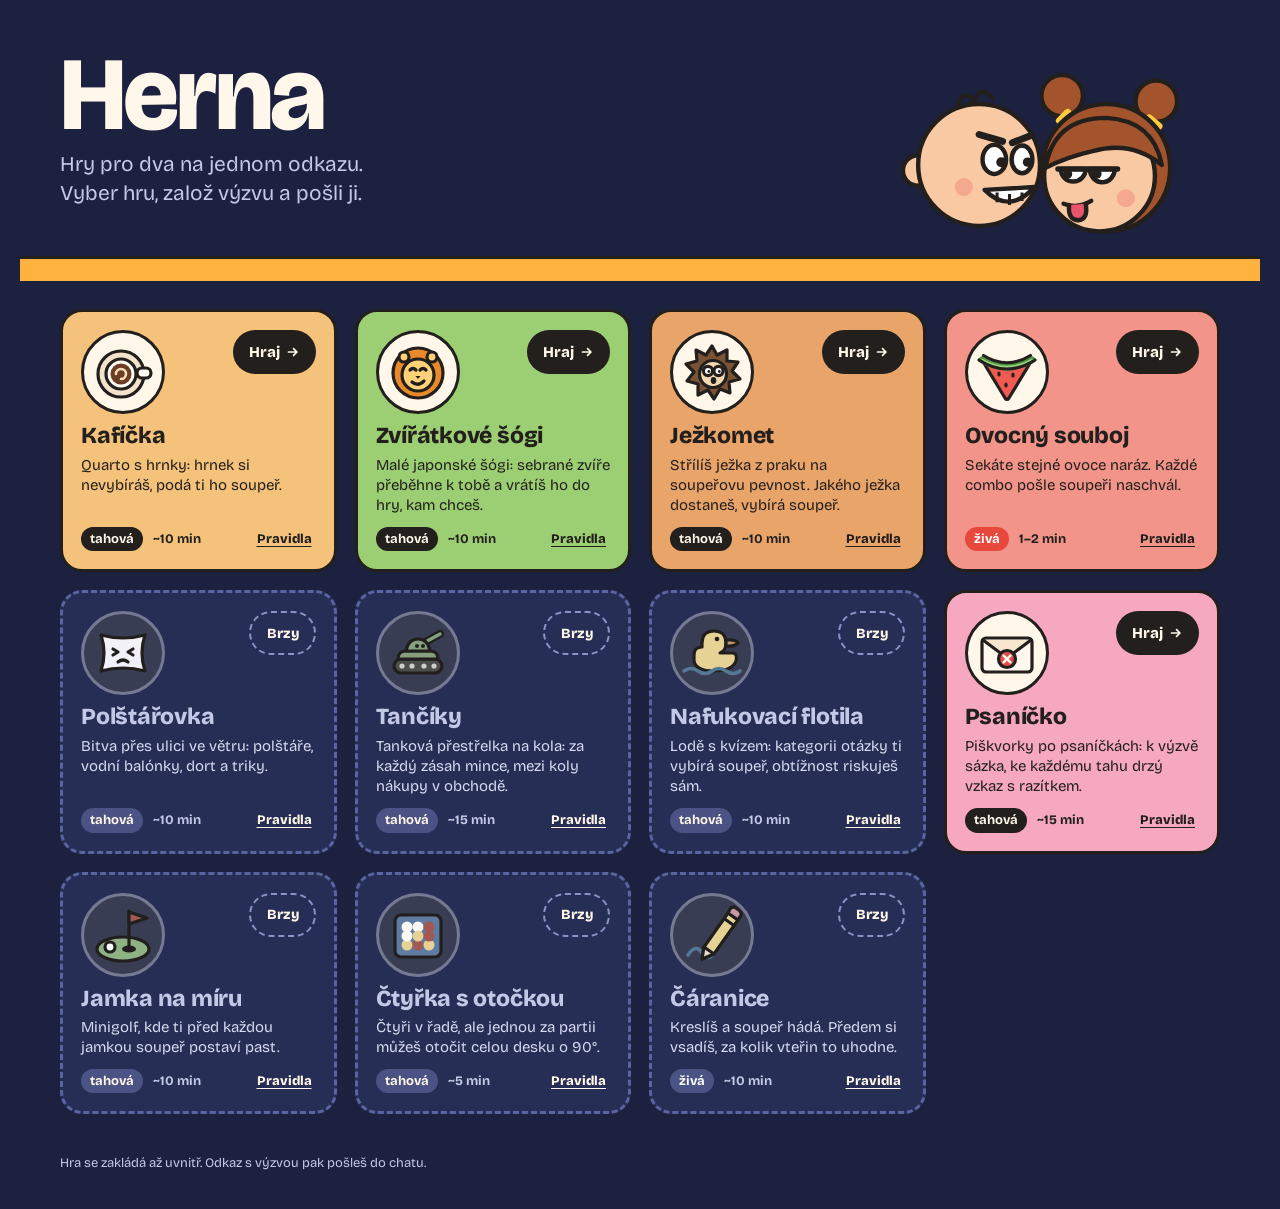
==== index.html @ f9409da0 "WIP: stav po přerušení 31. 10. 17:43" ====
<!doctype html>
<html lang="cs">
<head>
<meta charset="utf-8">
<meta name="viewport" content="width=device-width, initial-scale=1, viewport-fit=cover">
<title>Herna</title>
<meta name="description" content="Rozcestník her pro dva na jednom odkazu. Vyber hru, založ výzvu a pošli ji.">
<meta name="theme-color" content="#1c2140">
<link rel="manifest" href="manifest.webmanifest">
<link rel="icon" href="icon.svg" type="image/svg+xml">
<link rel="apple-touch-icon" href="apple-touch-icon.png">
<meta name="apple-mobile-web-app-capable" content="yes">
<meta name="mobile-web-app-capable" content="yes">
<meta name="apple-mobile-web-app-status-bar-style" content="black-translucent">
<meta name="apple-mobile-web-app-title" content="Herna">
<link rel="preconnect" href="https://fonts.googleapis.com">
<link rel="preconnect" href="https://fonts.gstatic.com" crossorigin>
<link href="https://fonts.googleapis.com/css2?family=Bricolage+Grotesque:opsz,wght@12..96,400;12..96,600;12..96,800&display=swap" rel="stylesheet">
<style>
:root{--night:#1c2140;--night2:#272e55;--paper:#fff7ea;--ink:#231f1c;--mut:#c3c8e6;--hot:#ffb23f}
*{box-sizing:border-box}
html{-webkit-text-size-adjust:100%}
body{margin:0;background:var(--night);color:var(--paper);font:400 16px/1.4 "Bricolage Grotesque",system-ui,sans-serif}
h1,h2,p{margin:0}
.scena{position:relative;padding:calc(20px + env(safe-area-inset-top)) 20px 0;overflow:hidden}
.scena h1{font-size:46px;line-height:.9;font-weight:800;letter-spacing:-.03em}
.scena p{margin-top:8px;font-size:15px;max-width:20ch;color:var(--mut)}
.scena-text{position:relative;z-index:2}
.dvojice{display:block;position:absolute;right:6px;bottom:4px;width:172px;height:99px;z-index:0}
.scena{min-height:calc(150px + env(safe-area-inset-top))}
.scena::after{content:"";position:absolute;left:0;right:0;bottom:0;z-index:1;height:18px;background:var(--hot);border-top:3px solid var(--ink)}
.hry{list-style:none;margin:0;padding:18px 16px calc(28px + env(safe-area-inset-bottom));display:grid;gap:14px}
.hra{position:relative;display:grid;grid-template-columns:1fr 78px;grid-template-rows:auto 1fr;column-gap:12px;row-gap:10px;padding:16px;background:var(--c);color:var(--ink);border:3px solid var(--ink);border-radius:22px}
.hra:has(.hra-odkaz:focus-visible){outline:3px solid var(--hot);outline-offset:4px}
.hra-ikona{grid-column:2;grid-row:1;width:78px;height:78px;display:grid;place-items:center;background:var(--paper);border:3px solid var(--ink);border-radius:50%}
.hra-ikona svg{width:60px;height:60px}
.hra-text{grid-column:1;grid-row:1/3;min-width:0}
.hra-posl{display:inline-block;font-size:12.5px;font-weight:800;background:var(--ink);color:var(--paper);padding:2px 8px;border-radius:999px;margin-bottom:6px}
.hra-nazev{font-size:23px;line-height:1.05;font-weight:800;letter-spacing:-.01em}
.hra-odkaz{color:inherit;text-decoration:none;outline:none}
.hra-odkaz::after{content:"";position:absolute;inset:0;border-radius:20px}
.hra-twist{margin-top:6px;font-size:15px;line-height:1.35}
.hra-meta{display:flex;align-items:center;gap:10px;white-space:nowrap;margin-top:10px;font-size:13px;font-weight:700}
.hra-typ{padding:3px 9px;border-radius:999px;background:var(--ink);color:var(--paper)}
.hra-typ-ziva{background:#e8473c;color:#fff}
.hra-pravidla{position:relative;z-index:2;margin:-10px 0 -10px auto;min-height:44px;padding:0 4px;border:0;background:none;font:inherit;font-weight:800;color:var(--ink);text-decoration:underline;text-underline-offset:3px;cursor:pointer}
.hra-akce{grid-column:2;grid-row:2;align-self:end;display:flex;align-items:center;justify-content:center;gap:4px;min-height:44px;border-radius:999px;background:var(--ink);color:var(--paper);font-size:15px;font-weight:800}
.hra-akce svg{width:18px;height:18px}
.je-brzy{background:var(--night2);color:var(--mut);border-color:#5a64a0;border-style:dashed}
.je-brzy .hra-ikona{background:#343c6c;border-color:#6f78b0;filter:saturate(.45)}
.je-brzy .hra-typ{background:#4a5384}
.je-brzy .hra-twist{color:#d6daf0}
.je-brzy .hra-pravidla{color:var(--paper)}
.hra-brzy{background:transparent;border:2px dashed #8a93c8;color:var(--paper);font-size:14px}
.chyba{padding:20px;font-weight:600}
.pata{padding:0 20px calc(24px + env(safe-area-inset-bottom));font-size:13px;color:var(--mut)}
.panel{position:fixed;inset:0;z-index:10;color:var(--ink)}
.panel-pozadi{position:absolute;inset:0;background:rgba(10,12,28,.6);opacity:0;transition:opacity .2s}
.panel-list{position:absolute;left:0;right:0;bottom:0;background:var(--paper);border-top:3px solid var(--ink);border-radius:26px 26px 0 0;padding:20px 20px calc(20px + env(safe-area-inset-bottom));transform:translateY(100%);transition:transform .22s ease-out;max-height:85vh;overflow:auto}
.je-otevreny .panel-pozadi{opacity:1}.je-otevreny .panel-list{transform:none}
.panel-hlava{display:grid;grid-template-columns:56px 1fr 44px;gap:12px;align-items:center}
.panel-ikona{width:56px;height:56px;border-radius:50%;background:var(--c);border:3px solid var(--ink);display:grid;place-items:center}
.panel-ikona svg{width:42px;height:42px}
.panel-nazev{font-size:24px;font-weight:800}
.panel-meta{font-size:14px;color:#5a5048}
.panel-zavri{width:44px;height:44px;border-radius:50%;border:2px solid var(--ink);background:#fff;display:grid;place-items:center;cursor:pointer}
.panel-zavri svg{width:18px;height:18px}
.panel-pravidla{margin:18px 0 20px;padding-left:22px;display:grid;gap:10px;font-size:16px}
.panel-hraj{display:flex;justify-content:center;align-items:center;min-height:54px;border-radius:16px;background:var(--ink);color:var(--paper);font-weight:800;font-size:18px;text-decoration:none}
.panel-hraj[aria-disabled]{background:#e9dfcc;color:#5a5048}
@media (prefers-reduced-motion:reduce){.panel-list,.panel-pozadi{transition:none}}
@media (min-width:960px){
  .scena{min-height:0;max-width:1240px;margin:0 auto;padding:48px 40px 0;display:grid;grid-template-columns:1fr 420px;grid-template-areas:"t d" "pult pult";overflow:visible}
  .dvojice{grid-area:d;align-self:end}
  .scena h1{font-size:104px}
  .scena-text{grid-area:t;align-self:end}
  .scena p{font-size:21px;max-width:26ch;margin-bottom:48px}
  .dvojice{position:relative;right:auto;bottom:auto;width:360px;height:208px;margin:0 0 -6px;justify-self:end}
  .scena::after{position:relative;grid-area:pult;margin:0 -40px;height:22px}
  main{max-width:1240px;margin:0 auto}
  .hry{grid-template-columns:repeat(4,minmax(0,1fr));gap:18px;padding:28px 40px 40px}
  .hra{grid-template-columns:1fr auto;grid-template-rows:auto 1fr;padding:18px}
  .hra-ikona{grid-column:1;grid-row:1;width:84px;height:84px}
  .hra-text{grid-column:1/3;grid-row:2}
  .hra-akce{grid-column:2;grid-row:1;align-self:start;padding:0 14px 0 16px}.hra-ikona svg{width:64px;height:64px}
  .hra-text{display:flex;flex-direction:column}
  .hra-meta{margin-top:auto;padding-top:12px}
  .hra:not(.je-brzy):hover{transform:translateY(-3px)}
  .hra-odkaz:hover{text-decoration:underline}
  .pata{max-width:1240px;margin:0 auto;padding:0 40px 36px}
  .panel-list{left:auto;top:0;width:440px;border-top:0;border-left:3px solid var(--ink);border-radius:26px 0 0 26px;transform:translateX(100%);max-height:none;padding:28px}
}
</style>
</head>
<body>
<div class="stranka">
  <header class="scena">
    <div class="scena-text">
      <h1>Herna</h1>
      <p>Hry pro dva na jednom odkazu. Vyber hru, založ výzvu a pošli ji.</p>
    </div>
    <svg class="dvojice" viewBox="0 0 260 150" role="img" aria-label="Kluk a holka čelo na čele"><use href="#i-dvojice"/></svg>
      </header>
  <main>
    <ul id="hry" class="hry"></ul>
  </main>
  <p class="pata">Hra se zakládá až uvnitř. Odkaz s výzvou pak pošleš do chatu.</p>
</div>
<div id="panel" class="panel" hidden role="dialog" aria-modal="true" aria-labelledby="panel-nazev">
  <div class="panel-pozadi" data-zavri></div>
  <div class="panel-list">
    <div class="panel-hlava">
      <span class="panel-ikona"></span>
      <div><h2 class="panel-nazev" id="panel-nazev"></h2><p class="panel-meta"></p></div>
      <button class="panel-zavri" type="button" data-zavri aria-label="Zavřít"><svg viewBox="0 0 20 20" aria-hidden="true"><path d="M4 4 L16 16 M16 4 L4 16" stroke="currentColor" stroke-width="3" stroke-linecap="round"/></svg></button>
    </div>
    <ol class="panel-pravidla"></ol>
    <a class="panel-hraj"></a>
  </div>
</div>
<script src="ikony.js"></script>
<script src="app.js"></script>
</body>
</html>
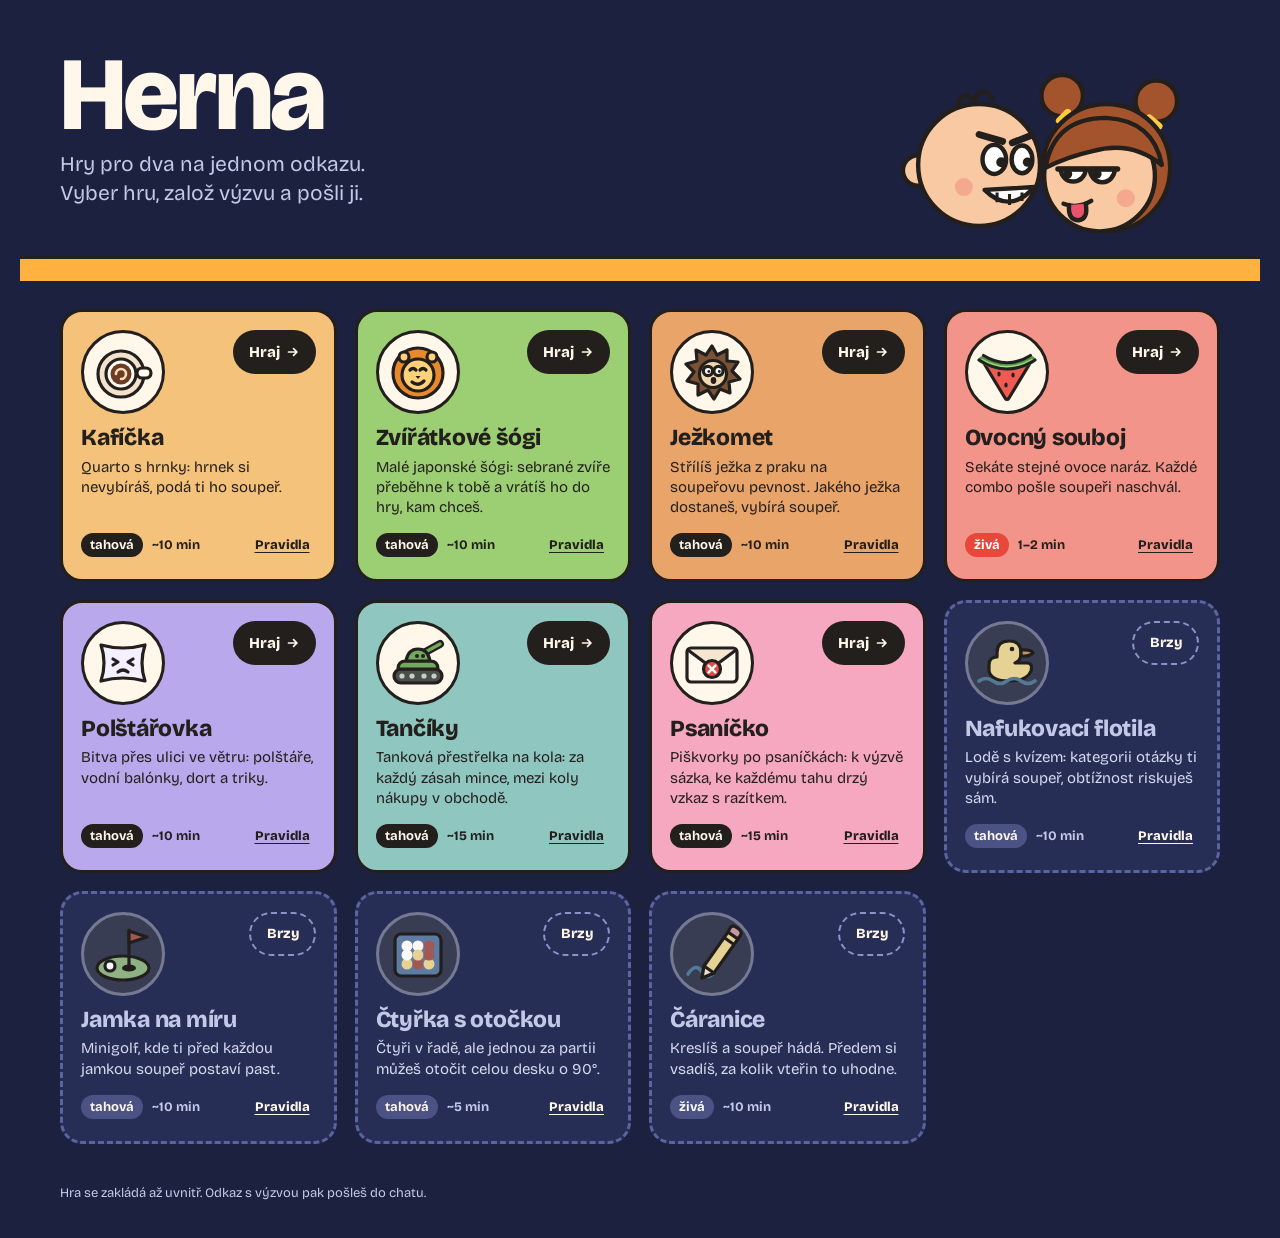
==== commit 4506293d: "Herna: kompaktní mobil, ikony na plochu, ověření stavů her, test" ====
--- a/index.html
+++ b/index.html
@@ -20,31 +20,36 @@
 :root{--night:#1c2140;--night2:#272e55;--paper:#fff7ea;--ink:#231f1c;--mut:#c3c8e6;--hot:#ffb23f}
 *{box-sizing:border-box}
 html{-webkit-text-size-adjust:100%}
-body{margin:0;background:var(--night);color:var(--paper);font:400 16px/1.4 "Bricolage Grotesque",system-ui,sans-serif}
+body{margin:0;background:var(--night);color:var(--paper);font:400 16px/1.4 "Bricolage Grotesque",system-ui,sans-serif;font-variation-settings:"opsz" 14}
 h1,h2,p{margin:0}
-.scena{position:relative;padding:calc(20px + env(safe-area-inset-top)) 20px 0;overflow:hidden}
-.scena h1{font-size:46px;line-height:.9;font-weight:800;letter-spacing:-.03em}
-.scena p{margin-top:8px;font-size:15px;max-width:20ch;color:var(--mut)}
-.scena-text{position:relative;z-index:2}
-.dvojice{display:block;position:absolute;right:6px;bottom:4px;width:172px;height:99px;z-index:0}
-.scena{min-height:calc(150px + env(safe-area-inset-top))}
-.scena::after{content:"";position:absolute;left:0;right:0;bottom:0;z-index:1;height:18px;background:var(--hot);border-top:3px solid var(--ink)}
-.hry{list-style:none;margin:0;padding:18px 16px calc(28px + env(safe-area-inset-bottom));display:grid;gap:14px}
-.hra{position:relative;display:grid;grid-template-columns:1fr 78px;grid-template-rows:auto 1fr;column-gap:12px;row-gap:10px;padding:16px;background:var(--c);color:var(--ink);border:3px solid var(--ink);border-radius:22px}
+/* Optickou velikost písma nastavujeme ručně: automatika v WebKitu bere u textu displejový řez a slévá písmena. */
+.scena h1{font-variation-settings:"opsz" 96}
+.hra-nazev,.panel-nazev{font-variation-settings:"opsz" 32}
+.scena{position:relative;padding:calc(18px + env(safe-area-inset-top)) 20px 0;overflow:hidden}
+.scena h1{font-size:44px;line-height:.9;font-weight:800;letter-spacing:-.03em}
+.scena p{margin-top:8px;font-size:14.5px;max-width:19ch;color:var(--mut)}
+.scena-text{position:relative;z-index:2;padding-bottom:30px}
+.jen-desktop{display:none}
+.dvojice{display:block;position:absolute;right:4px;bottom:6px;width:164px;height:95px;z-index:0}
+.scena{min-height:calc(138px + env(safe-area-inset-top))}
+.scena::after{content:"";position:absolute;left:0;right:0;bottom:0;z-index:1;height:16px;background:var(--hot);border-top:3px solid var(--ink)}
+.hry{list-style:none;margin:0;padding:14px 14px calc(24px + env(safe-area-inset-bottom));display:grid;gap:12px}
+/* Mobil: text a ikona nahoře, pod nimi typ, délka, Pravidla a Hraj v jednom řádku. */
+.hra{position:relative;display:grid;grid-template-columns:minmax(0,1fr) auto;grid-template-areas:"text ikona" "meta akce";column-gap:12px;row-gap:8px;padding:13px 14px 12px;background:var(--c);color:var(--ink);border:3px solid var(--ink);border-radius:22px}
 .hra:has(.hra-odkaz:focus-visible){outline:3px solid var(--hot);outline-offset:4px}
-.hra-ikona{grid-column:2;grid-row:1;width:78px;height:78px;display:grid;place-items:center;background:var(--paper);border:3px solid var(--ink);border-radius:50%}
-.hra-ikona svg{width:60px;height:60px}
-.hra-text{grid-column:1;grid-row:1/3;min-width:0}
-.hra-posl{display:inline-block;font-size:12.5px;font-weight:800;background:var(--ink);color:var(--paper);padding:2px 8px;border-radius:999px;margin-bottom:6px}
-.hra-nazev{font-size:23px;line-height:1.05;font-weight:800;letter-spacing:-.01em}
+.hra-ikona{grid-area:ikona;justify-self:end;width:62px;height:62px;display:grid;place-items:center;background:var(--paper);border:3px solid var(--ink);border-radius:50%}
+.hra-ikona svg{width:48px;height:48px}
+.hra-text{grid-area:text;min-width:0}
+.hra-posl{display:inline-block;font-size:12px;font-weight:800;background:var(--ink);color:var(--paper);padding:2px 8px;border-radius:999px;margin-bottom:5px}
+.hra-nazev{font-size:21px;line-height:1.05;font-weight:800;letter-spacing:-.01em}
 .hra-odkaz{color:inherit;text-decoration:none;outline:none}
 .hra-odkaz::after{content:"";position:absolute;inset:0;border-radius:20px}
-.hra-twist{margin-top:6px;font-size:15px;line-height:1.35}
-.hra-meta{display:flex;align-items:center;gap:10px;white-space:nowrap;margin-top:10px;font-size:13px;font-weight:700}
+.hra-twist{margin-top:4px;font-size:14px;line-height:1.32}
+.hra-meta{grid-area:meta;display:flex;align-items:center;gap:9px;white-space:nowrap;font-size:13px;font-weight:700;min-width:0}
 .hra-typ{padding:3px 9px;border-radius:999px;background:var(--ink);color:var(--paper)}
 .hra-typ-ziva{background:#e8473c;color:#fff}
-.hra-pravidla{position:relative;z-index:2;margin:-10px 0 -10px auto;min-height:44px;padding:0 4px;border:0;background:none;font:inherit;font-weight:800;color:var(--ink);text-decoration:underline;text-underline-offset:3px;cursor:pointer}
-.hra-akce{grid-column:2;grid-row:2;align-self:end;display:flex;align-items:center;justify-content:center;gap:4px;min-height:44px;border-radius:999px;background:var(--ink);color:var(--paper);font-size:15px;font-weight:800}
+.hra-pravidla{position:relative;z-index:2;margin:-6px 0 -6px auto;min-height:44px;padding:0 6px;border:0;background:none;font:inherit;font-weight:800;color:var(--ink);text-decoration:underline;text-underline-offset:3px;cursor:pointer}
+.hra-akce{grid-area:akce;display:flex;align-items:center;justify-content:center;gap:4px;min-height:44px;padding:0 14px 0 16px;border-radius:999px;background:var(--ink);color:var(--paper);font-size:15px;font-weight:800}
 .hra-akce svg{width:18px;height:18px}
 .je-brzy{background:var(--night2);color:var(--mut);border-color:#5a64a0;border-style:dashed}
 .je-brzy .hra-ikona{background:#343c6c;border-color:#6f78b0;filter:saturate(.45)}
@@ -54,6 +59,7 @@
 .hra-brzy{background:transparent;border:2px dashed #8a93c8;color:var(--paper);font-size:14px}
 .chyba{padding:20px;font-weight:600}
 .pata{padding:0 20px calc(24px + env(safe-area-inset-bottom));font-size:13px;color:var(--mut)}
+.pata-plocha{margin-top:8px;color:var(--paper);font-weight:600}
 .panel{position:fixed;inset:0;z-index:10;color:var(--ink)}
 .panel-pozadi{position:absolute;inset:0;background:rgba(10,12,28,.6);opacity:0;transition:opacity .2s}
 .panel-list{position:absolute;left:0;right:0;bottom:0;background:var(--paper);border-top:3px solid var(--ink);border-radius:26px 26px 0 0;padding:20px 20px calc(20px + env(safe-area-inset-bottom));transform:translateY(100%);transition:transform .22s ease-out;max-height:85vh;overflow:auto}
@@ -73,18 +79,19 @@
   .scena{min-height:0;max-width:1240px;margin:0 auto;padding:48px 40px 0;display:grid;grid-template-columns:1fr 420px;grid-template-areas:"t d" "pult pult";overflow:visible}
   .dvojice{grid-area:d;align-self:end}
   .scena h1{font-size:104px}
-  .scena-text{grid-area:t;align-self:end}
+  .scena-text{grid-area:t;align-self:end;padding-bottom:0}
+  .jen-desktop{display:inline}
   .scena p{font-size:21px;max-width:26ch;margin-bottom:48px}
   .dvojice{position:relative;right:auto;bottom:auto;width:360px;height:208px;margin:0 0 -6px;justify-self:end}
   .scena::after{position:relative;grid-area:pult;margin:0 -40px;height:22px}
   main{max-width:1240px;margin:0 auto}
   .hry{grid-template-columns:repeat(4,minmax(0,1fr));gap:18px;padding:28px 40px 40px}
-  .hra{grid-template-columns:1fr auto;grid-template-rows:auto 1fr;padding:18px}
-  .hra-ikona{grid-column:1;grid-row:1;width:84px;height:84px}
-  .hra-text{grid-column:1/3;grid-row:2}
-  .hra-akce{grid-column:2;grid-row:1;align-self:start;padding:0 14px 0 16px}.hra-ikona svg{width:64px;height:64px}
-  .hra-text{display:flex;flex-direction:column}
-  .hra-meta{margin-top:auto;padding-top:12px}
+  .hra{grid-template-columns:1fr auto;grid-template-rows:auto 1fr auto;grid-template-areas:"ikona akce" "text text" "meta meta";row-gap:12px;padding:18px}
+  .hra-ikona{justify-self:start;width:84px;height:84px}
+  .hra-ikona svg{width:64px;height:64px}
+  .hra-akce{align-self:start}
+  .hra-nazev{font-size:23px}
+  .hra-twist{margin-top:6px;font-size:15px;line-height:1.35}
   .hra:not(.je-brzy):hover{transform:translateY(-3px)}
   .hra-odkaz:hover{text-decoration:underline}
   .pata{max-width:1240px;margin:0 auto;padding:0 40px 36px}
@@ -97,14 +104,17 @@
   <header class="scena">
     <div class="scena-text">
       <h1>Herna</h1>
-      <p>Hry pro dva na jednom odkazu. Vyber hru, založ výzvu a pošli ji.</p>
+      <p>Hry pro dva na jednom odkazu.<span class="jen-desktop"> Vyber hru, založ výzvu a pošli ji.</span></p>
     </div>
     <svg class="dvojice" viewBox="0 0 260 150" role="img" aria-label="Kluk a holka čelo na čele"><use href="#i-dvojice"/></svg>
       </header>
   <main>
     <ul id="hry" class="hry"></ul>
   </main>
-  <p class="pata">Hra se zakládá až uvnitř. Odkaz s výzvou pak pošleš do chatu.</p>
+  <footer class="pata">
+    <p>Hra se zakládá až uvnitř. Odkaz s výzvou pak pošleš do chatu.</p>
+    <p id="plocha" class="pata-plocha" hidden>Na iPhonu dej Sdílet a Přidat na plochu. Herna se pak otevře přes celou obrazovku.</p>
+  </footer>
 </div>
 <div id="panel" class="panel" hidden role="dialog" aria-modal="true" aria-labelledby="panel-nazev">
   <div class="panel-pozadi" data-zavri></div>
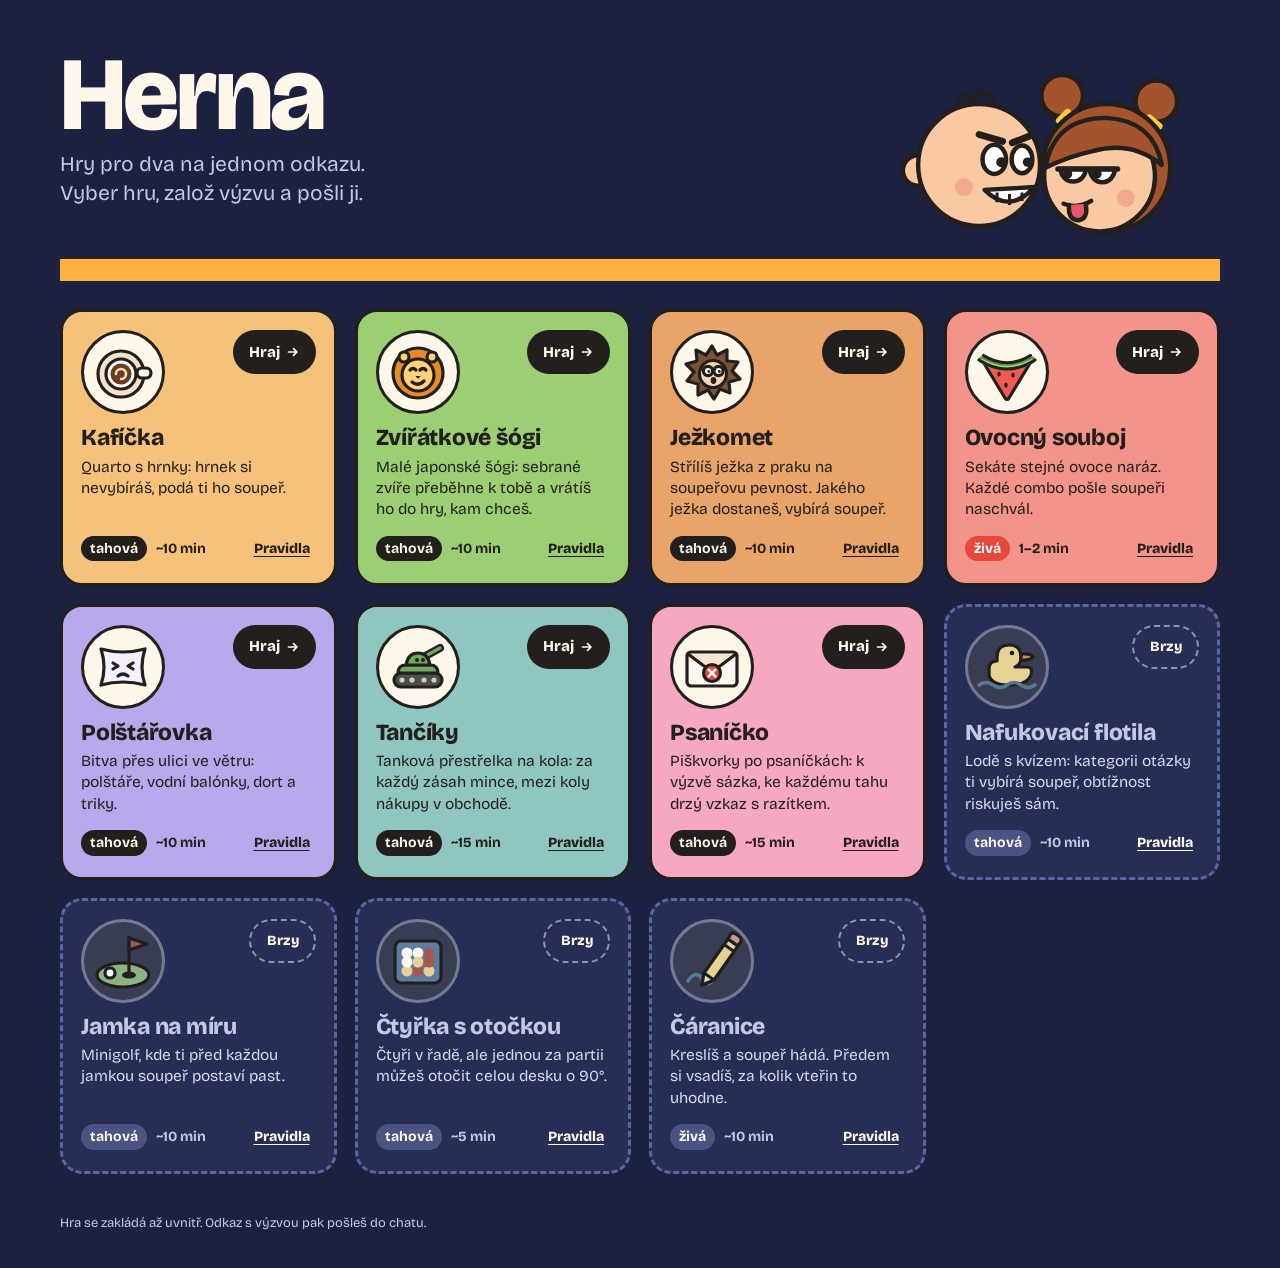
==== commit 8238c41a: "Herna: opravy z design-eye (pruh, ikona, písmo, panel), README" ====
--- a/index.html
+++ b/index.html
@@ -83,7 +83,7 @@
   .jen-desktop{display:inline}
   .scena p{font-size:21px;max-width:26ch;margin-bottom:48px}
   .dvojice{position:relative;right:auto;bottom:auto;width:360px;height:208px;margin:0 0 -6px;justify-self:end}
-  .scena::after{position:relative;grid-area:pult;margin:0 -40px;height:22px}
+  .scena::after{position:relative;grid-area:pult;height:22px}
   main{max-width:1240px;margin:0 auto}
   .hry{grid-template-columns:repeat(4,minmax(0,1fr));gap:18px;padding:28px 40px 40px}
   .hra{grid-template-columns:1fr auto;grid-template-rows:auto 1fr auto;grid-template-areas:"ikona akce" "text text" "meta meta";row-gap:12px;padding:18px}
@@ -91,7 +91,9 @@
   .hra-ikona svg{width:64px;height:64px}
   .hra-akce{align-self:start}
   .hra-nazev{font-size:23px}
-  .hra-twist{margin-top:6px;font-size:15px;line-height:1.35}
+  .hra-twist{margin-top:6px;font-size:15.5px;line-height:1.38}
+  .hra-meta{font-size:14px}
+  .panel-list{display:flex;flex-direction:column;justify-content:center}
   .hra:not(.je-brzy):hover{transform:translateY(-3px)}
   .hra-odkaz:hover{text-decoration:underline}
   .pata{max-width:1240px;margin:0 auto;padding:0 40px 36px}
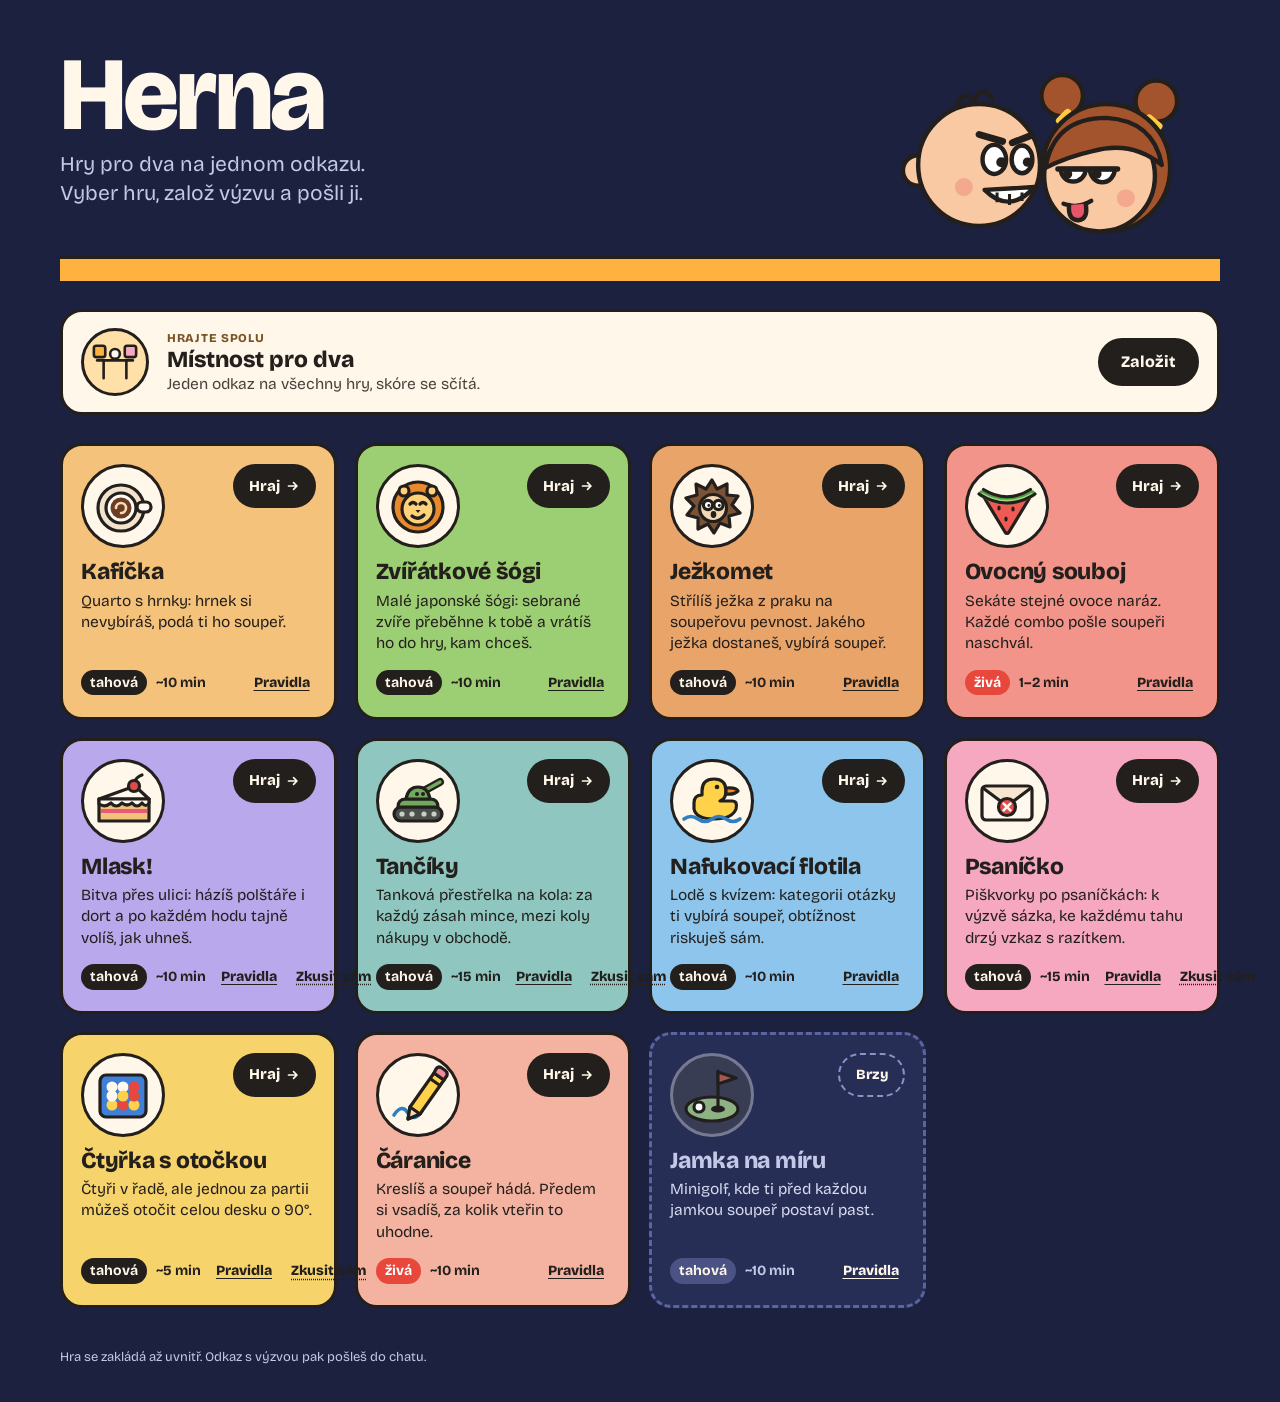
==== commit 30b86377: "Herna: místnost pro dva (#m=), protokol pro hry, Zkusit sám, test místnosti s maketami Co-Authored-B" ====
--- a/index.html
+++ b/index.html
@@ -75,6 +75,140 @@
 .panel-hraj{display:flex;justify-content:center;align-items:center;min-height:54px;border-radius:16px;background:var(--ink);color:var(--paper);font-weight:800;font-size:18px;text-decoration:none}
 .panel-hraj[aria-disabled]{background:#e9dfcc;color:#5a5048}
 @media (prefers-reduced-motion:reduce){.panel-list,.panel-pozadi{transition:none}}
+/* Zkusit sám: sekundární odkaz vedle Pravidel */
+.hra-solo{position:relative;z-index:2;display:inline-flex;align-items:center;min-height:44px;margin:-6px 0;padding:0 4px;font-weight:800;color:var(--ink);text-decoration:underline dotted;text-underline-offset:3px}
+.je-brzy .hra-solo{display:none}
+.panel-solo{display:flex;justify-content:center;align-items:center;min-height:48px;margin-top:10px;border-radius:16px;border:2px solid var(--ink);color:var(--ink);font-weight:800;text-decoration:none}
+.panel-solo[hidden],.v-mistnost .panel-solo{display:none}
+/* Pás s místností na úvodu */
+/* Mobil: bez místnosti jeden řádek (ikona, text, Založit), s uloženou místností dvě řady. */
+.pas{margin:14px 14px 0;padding:10px 10px 10px 12px;display:grid;grid-template-columns:auto minmax(0,1fr) auto;grid-template-areas:"ikona text akce";gap:10px;align-items:center;background:var(--paper);color:var(--ink);border:3px solid var(--ink);border-radius:22px}
+.pas[hidden]{display:none}
+.pas-ma{grid-template-columns:auto minmax(0,1fr);grid-template-areas:"ikona text" "akce akce";padding:12px 12px 12px 14px;gap:12px}
+.pas-ikona{grid-area:ikona;width:52px;height:52px;border-radius:50%;background:#ffe0a8;border:3px solid var(--ink);display:grid;place-items:center}
+.pas-ikona svg{width:40px;height:40px}
+.pas-text{grid-area:text;min-width:0}
+.pas-stitek{display:none;font-size:12px;font-weight:800;letter-spacing:.06em;text-transform:uppercase;color:#7a5424}
+.pas-ma .pas-stitek{display:block}
+.pas-nadpis{font-size:17px;font-weight:800;line-height:1.1;font-variation-settings:"opsz" 32;overflow-wrap:anywhere}
+.pas-popis{margin-top:2px;font-size:13.5px;line-height:1.3;color:#4a423b}
+.pas-akce{grid-area:akce;display:flex;gap:10px;align-items:center}
+.tl{display:inline-flex;justify-content:center;align-items:center;gap:6px;min-height:48px;padding:0 18px;border-radius:999px;border:3px solid var(--ink);background:var(--ink);color:var(--paper);font:inherit;font-weight:800;font-size:16px;text-decoration:none;cursor:pointer;white-space:nowrap}
+.tl svg{width:20px;height:20px}
+.tl-2{background:transparent;color:var(--ink)}
+.tl[disabled]{opacity:.6;cursor:default}
+.pas .tl{padding:0 16px}
+.pas-ma .tl{flex:1}
+.pas .tl-2{flex:0 0 auto}
+/* Místnost */
+.scena-mistnost{display:none}
+.v-mistnost .scena-text{display:none}
+.v-mistnost .scena-mistnost{display:block;position:relative;z-index:2;padding-bottom:30px}
+.v-mistnost .scena{min-height:0}
+.v-mistnost .dvojice{display:none}
+.mist-domu{display:inline-flex;align-items:center;min-height:44px;margin:-8px 0 0 -2px;font-size:15px;font-weight:800;color:var(--mut);text-decoration:none}
+.mist-domu::before{content:"";width:9px;height:9px;margin:0 9px 0 4px;border-left:3px solid currentColor;border-bottom:3px solid currentColor;transform:rotate(45deg)}
+.skore{display:grid;grid-template-columns:minmax(0,1fr) auto minmax(0,1fr);align-items:center;gap:12px;margin-top:2px}
+.sk-jm{font-size:21px;font-weight:800;line-height:1.1;overflow:hidden;text-overflow:ellipsis;white-space:nowrap;font-variation-settings:"opsz" 32}
+.sk-jm:last-child{text-align:right}
+.sk-jm.je-ja::after{content:"ty";display:block;margin-top:2px;font-size:12px;font-weight:800;letter-spacing:.08em;text-transform:uppercase;color:var(--hot)}
+.sk-cisla{display:flex;align-items:center;gap:8px;font-size:50px;font-weight:800;line-height:1;font-variation-settings:"opsz" 96;font-variant-numeric:tabular-nums}
+.sk-cisla b{min-width:1ch;text-align:center;display:inline-block}
+.sk-cisla i{font-style:normal;color:var(--hot)}
+.bod{animation:bod .8s ease-out}
+@keyframes bod{0%{transform:scale(1.6);color:var(--hot)}100%{transform:none}}
+.scena .mist-stav{max-width:none;margin-bottom:0;display:flex;flex-wrap:wrap;align-items:center;gap:4px 12px;margin-top:8px;font-size:14.5px;color:var(--mut);min-height:44px}
+.mist-pozvat{display:inline-flex;align-items:center;gap:7px;min-height:44px;padding:0 16px;border-radius:999px;border:2px solid var(--hot);background:transparent;color:var(--paper);font:inherit;font-weight:800;cursor:pointer}
+.mist-pozvat svg{width:18px;height:18px}
+.mist-pozvat[hidden]{display:none}
+.v-mistnost .hra-posl:not(.hra-ted),.v-mistnost .hra-solo{display:none}
+.hra-posl.hra-ted{background:var(--hot);color:var(--ink);border:2px solid var(--ink);padding:1px 8px}
+.v-mistnost .hra.je-ted{box-shadow:0 0 0 3px var(--night),0 0 0 6px var(--hot)}
+.ted{margin:14px 14px 0;display:grid;grid-template-columns:auto minmax(0,1fr) auto;gap:12px;align-items:center;padding:10px 10px 10px 12px;border-radius:22px;background:var(--c);color:var(--ink);border:3px solid var(--ink)}
+.ted[hidden]{display:none}
+.ted-ikona{width:50px;height:50px;border-radius:50%;background:var(--paper);border:3px solid var(--ink);display:grid;place-items:center}
+.ted-ikona svg{width:38px;height:38px}
+.ted-stitek{font-size:12px;font-weight:800;letter-spacing:.06em;text-transform:uppercase}
+.ted-nazev{font-size:19px;font-weight:800;line-height:1.1;font-variation-settings:"opsz" 32}
+.historie{padding:0 20px 20px}
+.historie[hidden]{display:none}
+.historie h2{font-size:13px;font-weight:800;letter-spacing:.06em;text-transform:uppercase;color:var(--mut);margin-bottom:4px}
+.historie ol{list-style:none;margin:0;padding:0}
+.historie li{display:flex;justify-content:space-between;gap:12px;font-size:15px;padding:9px 0;border-bottom:1px solid #3a4272}
+.historie li span:last-child{font-weight:800;white-space:nowrap}
+/* Dialogy */
+.dlg-nadpis{font-size:25px;font-weight:800;line-height:1.08;font-variation-settings:"opsz" 32;padding-right:4px}
+.dlg-text{margin:10px 0 18px;font-size:16px;line-height:1.42;color:#4a423b}
+.dlg-akce{display:grid;gap:10px}
+.dlg-akce .tl{width:100%;min-height:54px;font-size:17px}
+.dlg-pole{display:grid;gap:6px;margin-bottom:14px;font-weight:700;font-size:15px}
+.dlg-pole input{min-height:52px;padding:0 14px;border-radius:14px;border:2px solid var(--ink);background:#fff;font:inherit;font-size:18px;font-weight:600;color:var(--ink);width:100%}
+.dlg-pole input:focus{outline:3px solid var(--hot);outline-offset:2px}
+.dlg-odkaz{display:block;margin-bottom:14px;padding:12px 14px;border-radius:14px;background:#f1e6d2;font-size:14px;font-weight:600;word-break:break-all;color:var(--ink);user-select:all;-webkit-user-select:all}
+.dlg-ikona{width:64px;height:64px;border-radius:50%;background:var(--c,#ffe0a8);border:3px solid var(--ink);display:grid;place-items:center;margin-bottom:14px}
+.dlg-ikona svg{width:48px;height:48px}
+.dlg-dvojice{display:flex;gap:6px;align-items:center;margin-bottom:14px}
+.dlg-dvojice .dlg-ikona{margin:0}
+/* Hra v rámu přes celou obrazovku */
+.ram{position:fixed;inset:0;z-index:20;display:flex;flex-direction:column;background:var(--night)}
+.ram[hidden]{display:none}
+.ram-lista{flex:0 0 auto;display:flex;align-items:center;gap:8px;padding:calc(2px + env(safe-area-inset-top)) 12px 2px 2px;min-height:48px;background:var(--night);color:var(--paper);border-bottom:3px solid var(--hot)}
+.ram-zpet{display:inline-flex;align-items:center;gap:4px;min-height:44px;padding:0 12px 0 8px;border:0;border-radius:999px;background:transparent;color:var(--paper);font:inherit;font-weight:800;font-size:15px;cursor:pointer}
+.ram-zpet svg{width:22px;height:22px}
+.ram-zpet:focus-visible{outline:3px solid var(--hot)}
+.ram-nazev{flex:1;min-width:0;font-weight:800;font-size:15px;overflow:hidden;text-overflow:ellipsis;white-space:nowrap;text-align:center;color:var(--mut)}
+.ram-skore{display:flex;align-items:center;gap:6px;font-size:14px;font-weight:700;white-space:nowrap}
+.ram-skore .rs-jm{overflow:hidden;text-overflow:ellipsis;max-width:8ch}
+.ram-skore b{font-size:18px;font-variant-numeric:tabular-nums;display:inline-block}
+.ram-skore i{font-style:normal;color:var(--hot)}
+.ram-telo{position:relative;flex:1 1 auto;min-height:0;margin-bottom:env(safe-area-inset-bottom)}
+.ram-telo iframe{position:absolute;inset:0;width:100%;height:100%;border:0;background:var(--night)}
+.ram-telo iframe[hidden]{display:none}
+.ram-ceka{position:absolute;inset:0;display:grid;place-content:center;justify-items:center;gap:8px;padding:24px;text-align:center;background:var(--night);color:var(--paper)}
+.ram-ceka[hidden]{display:none}
+.ram-ceka .dlg-ikona{width:96px;height:96px;margin-bottom:8px}
+.ram-ceka .dlg-ikona svg{width:72px;height:72px}
+.ram-ceka h2{font-size:26px;font-weight:800;line-height:1.1;font-variation-settings:"opsz" 32}
+.ram-ceka p{max-width:30ch;color:var(--mut);font-size:15.5px}
+.ram-ceka .tl{margin-top:16px;border-color:var(--paper);color:var(--paper)}
+.tecky{display:flex;gap:7px;margin-top:6px}
+.tecky i{width:10px;height:10px;border-radius:50%;background:var(--hot);animation:tecka 1.2s infinite ease-in-out}
+.tecky i:nth-child(2){animation-delay:.15s}.tecky i:nth-child(3){animation-delay:.3s}
+@keyframes tecka{0%,80%,100%{opacity:.25;transform:scale(.8)}40%{opacity:1;transform:none}}
+.ram-otevreny,.ram-otevreny body{overflow:hidden}
+/* Karta volby: krátce před přepnutím hry, nikdy přes běžící hru */
+.volba{position:fixed;inset:0;z-index:30;display:grid;place-content:center;justify-items:center;gap:4px;padding:24px;background:var(--c);color:var(--ink);text-align:center;opacity:0;transition:opacity .18s}
+.volba[hidden]{display:none}
+.volba.je-videt{opacity:1}
+.volba-ikona{width:128px;height:128px;border-radius:50%;background:var(--paper);border:4px solid var(--ink);display:grid;place-items:center;margin-bottom:14px;transform:scale(.8);transition:transform .4s cubic-bezier(.3,1.6,.5,1)}
+.volba.je-videt .volba-ikona{transform:none}
+.volba-ikona svg{width:98px;height:98px}
+.volba-kdo{font-size:18px;font-weight:700}
+.volba-hra{font-size:46px;font-weight:800;line-height:1;letter-spacing:-.02em;font-variation-settings:"opsz" 96}
+.toast{position:fixed;left:50%;bottom:calc(20px + env(safe-area-inset-bottom));z-index:40;transform:translateX(-50%);width:max-content;max-width:calc(100% - 32px);padding:12px 18px;border-radius:16px;background:var(--paper);color:var(--ink);border:3px solid var(--ink);font-weight:700;font-size:15px}
+.toast[hidden]{display:none}
+@media (prefers-reduced-motion:reduce){.volba,.volba-ikona{transition:none}.bod,.tecky i{animation:none}}
+@media (min-width:960px){
+  .pas{margin:28px 40px 0;grid-template-columns:auto minmax(0,1fr) auto;grid-template-areas:"ikona text akce";padding:16px 18px 16px 18px;gap:18px}
+  .pas-ikona{width:68px;height:68px}.pas-ikona svg{width:52px;height:52px}
+  .pas-nadpis{font-size:23px}.pas-popis{font-size:15.5px}
+  .pas,.pas-ma{grid-template-columns:auto minmax(0,1fr) auto;grid-template-areas:"ikona text akce"}
+  .pas-stitek{display:block}
+  .pas .tl,.pas-ma .tl{flex:0 0 auto;padding:0 20px}
+  .v-mistnost .scena-mistnost{grid-area:t;align-self:end;padding-bottom:40px}
+  .v-mistnost .dvojice{display:block}
+  .skore{display:flex;align-items:center;gap:28px}
+  .sk-jm{font-size:36px}.sk-jm:last-child{text-align:left}
+  .sk-cisla{font-size:104px;gap:16px}
+  .scena .mist-stav{font-size:17px;margin-top:14px;margin-bottom:0}
+  .ted{margin:28px 40px 0;padding:12px 14px 12px 16px}
+  .ted-ikona{width:60px;height:60px}.ted-ikona svg{width:46px;height:46px}
+  .ted-nazev{font-size:23px}
+  .historie{padding:0 40px 32px;max-width:720px}
+  .ram-nazev{font-size:16px}
+  .volba-hra{font-size:80px}
+  .volba-ikona{width:170px;height:170px}.volba-ikona svg{width:130px;height:130px}
+}
 @media (min-width:960px){
   .scena{min-height:0;max-width:1240px;margin:0 auto;padding:48px 40px 0;display:grid;grid-template-columns:1fr 420px;grid-template-areas:"t d" "pult pult";overflow:visible}
   .dvojice{grid-area:d;align-self:end}
@@ -108,10 +242,22 @@
       <h1>Herna</h1>
       <p>Hry pro dva na jednom odkazu.<span class="jen-desktop"> Vyber hru, založ výzvu a pošli ji.</span></p>
     </div>
+    <div class="scena-mistnost">
+      <a class="mist-domu" href="./">Herna</a>
+      <div class="skore" aria-live="polite">
+        <span class="sk-jm" id="sk-j0"></span>
+        <span class="sk-cisla"><b id="sk-0">0</b><i aria-hidden="true">:</i><b id="sk-1">0</b></span>
+        <span class="sk-jm" id="sk-j1"></span>
+      </div>
+      <p class="mist-stav"><span id="mist-stav">Načítám místnost…</span> <button class="mist-pozvat" id="mist-pozvat" type="button" hidden><svg aria-hidden="true"><use href="#i-odkaz"/></svg>Poslat odkaz</button></p>
+    </div>
     <svg class="dvojice" viewBox="0 0 260 150" role="img" aria-label="Kluk a holka čelo na čele"><use href="#i-dvojice"/></svg>
-      </header>
+  </header>
   <main>
+    <section id="pas" class="pas" hidden></section>
+    <div id="ted" class="ted" hidden></div>
     <ul id="hry" class="hry"></ul>
+    <section id="historie" class="historie" hidden><h2>Poslední partie</h2><ol id="historie-seznam"></ol></section>
   </main>
   <footer class="pata">
     <p>Hra se zakládá až uvnitř. Odkaz s výzvou pak pošleš do chatu.</p>
@@ -128,9 +274,31 @@
     </div>
     <ol class="panel-pravidla"></ol>
     <a class="panel-hraj"></a>
+    <a class="panel-solo" hidden>Zkusit sám</a>
   </div>
 </div>
+<div id="dlg" class="panel dlg" hidden role="dialog" aria-modal="true" aria-labelledby="dlg-nadpis">
+  <div class="panel-pozadi" data-dlg-zavri></div>
+  <div class="panel-list"><div class="dlg-obsah"></div></div>
+</div>
+<div id="ram" class="ram" hidden>
+  <div class="ram-lista">
+    <button class="ram-zpet" id="ram-zpet" type="button"><svg aria-hidden="true"><use href="#i-zpet"/></svg>Místnost</button>
+    <span class="ram-nazev" id="ram-nazev"></span>
+    <span class="ram-skore" id="ram-skore" aria-live="polite"></span>
+  </div>
+  <div class="ram-telo" id="ram-telo">
+    <div class="ram-ceka" id="ram-ceka" hidden></div>
+  </div>
+</div>
+<div id="volba" class="volba" hidden aria-live="assertive">
+  <span class="volba-ikona"></span>
+  <p class="volba-kdo"></p>
+  <p class="volba-hra"></p>
+</div>
+<div id="toast" class="toast" role="status" aria-live="polite" hidden></div>
 <script src="ikony.js"></script>
 <script src="app.js"></script>
+<script src="mistnost.js"></script>
 </body>
 </html>
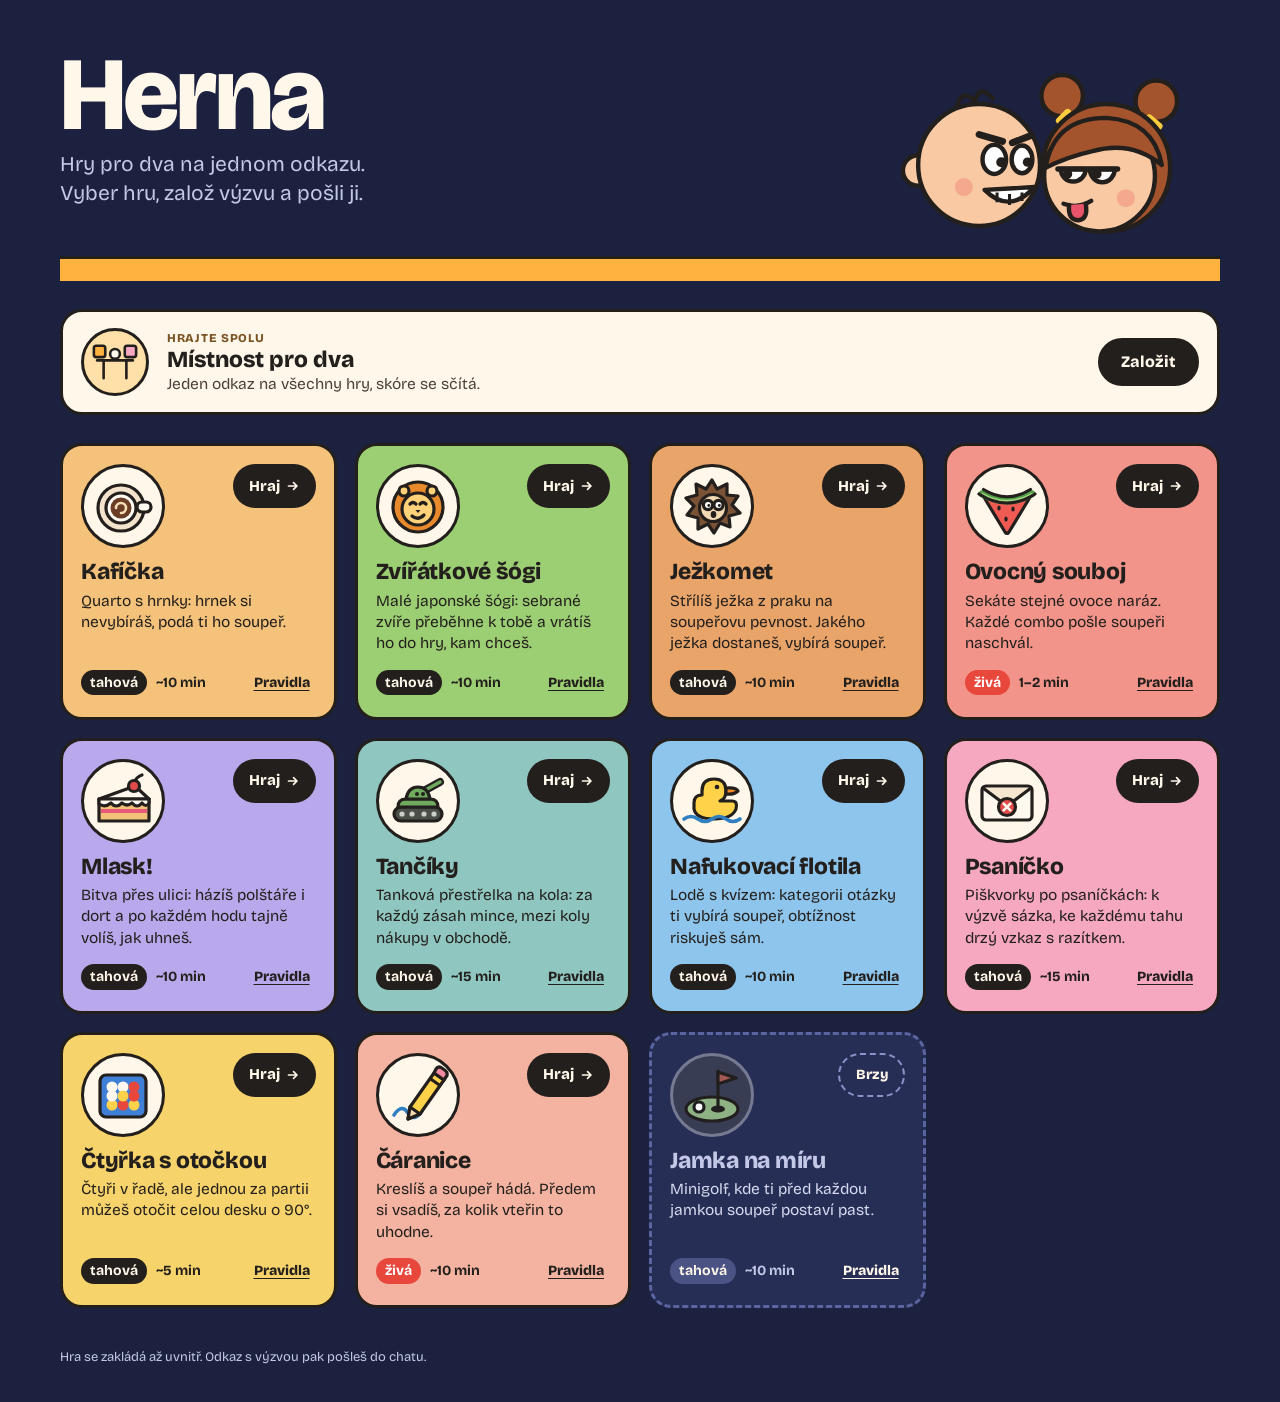
==== commit cf3b8a13: "Herna: opravy místnosti po design-eye (Trénink v panelu, jména, čekání, lišta) - Zkusit sám -> Tréni" ====
--- a/index.html
+++ b/index.html
@@ -75,9 +75,7 @@
 .panel-hraj{display:flex;justify-content:center;align-items:center;min-height:54px;border-radius:16px;background:var(--ink);color:var(--paper);font-weight:800;font-size:18px;text-decoration:none}
 .panel-hraj[aria-disabled]{background:#e9dfcc;color:#5a5048}
 @media (prefers-reduced-motion:reduce){.panel-list,.panel-pozadi{transition:none}}
-/* Zkusit sám: sekundární odkaz vedle Pravidel */
-.hra-solo{position:relative;z-index:2;display:inline-flex;align-items:center;min-height:44px;margin:-6px 0;padding:0 4px;font-weight:800;color:var(--ink);text-decoration:underline dotted;text-underline-offset:3px}
-.je-brzy .hra-solo{display:none}
+/* Trénink bez soupeře: tlačítko v panelu Pravidla (na kartě by se do jednoho řádku nevešlo) */
 .panel-solo{display:flex;justify-content:center;align-items:center;min-height:48px;margin-top:10px;border-radius:16px;border:2px solid var(--ink);color:var(--ink);font-weight:800;text-decoration:none}
 .panel-solo[hidden],.v-mistnost .panel-solo{display:none}
 /* Pás s místností na úvodu */
@@ -111,7 +109,9 @@
 .skore{display:grid;grid-template-columns:minmax(0,1fr) auto minmax(0,1fr);align-items:center;gap:12px;margin-top:2px}
 .sk-jm{font-size:21px;font-weight:800;line-height:1.1;overflow:hidden;text-overflow:ellipsis;white-space:nowrap;font-variation-settings:"opsz" 32}
 .sk-jm:last-child{text-align:right}
-.sk-jm.je-ja::after{content:"ty";display:block;margin-top:2px;font-size:12px;font-weight:800;letter-spacing:.08em;text-transform:uppercase;color:var(--hot)}
+.sk-jm::after{content:"ty";display:block;margin-top:2px;font-size:12px;font-weight:800;letter-spacing:.08em;text-transform:uppercase;color:var(--hot);visibility:hidden}
+.sk-jm.je-ja::after{visibility:visible}
+.skore:not(:has(.je-ja)) .sk-jm::after{display:none}
 .sk-cisla{display:flex;align-items:center;gap:8px;font-size:50px;font-weight:800;line-height:1;font-variation-settings:"opsz" 96;font-variant-numeric:tabular-nums}
 .sk-cisla b{min-width:1ch;text-align:center;display:inline-block}
 .sk-cisla i{font-style:normal;color:var(--hot)}
@@ -121,8 +121,7 @@
 .mist-pozvat{display:inline-flex;align-items:center;gap:7px;min-height:44px;padding:0 16px;border-radius:999px;border:2px solid var(--hot);background:transparent;color:var(--paper);font:inherit;font-weight:800;cursor:pointer}
 .mist-pozvat svg{width:18px;height:18px}
 .mist-pozvat[hidden]{display:none}
-.v-mistnost .hra-posl:not(.hra-ted),.v-mistnost .hra-solo{display:none}
-.hra-posl.hra-ted{background:var(--hot);color:var(--ink);border:2px solid var(--ink);padding:1px 8px}
+.v-mistnost .hra-posl{display:none}
 .v-mistnost .hra.je-ted{box-shadow:0 0 0 3px var(--night),0 0 0 6px var(--hot)}
 .ted{margin:14px 14px 0;display:grid;grid-template-columns:auto minmax(0,1fr) auto;gap:12px;align-items:center;padding:10px 10px 10px 12px;border-radius:22px;background:var(--c);color:var(--ink);border:3px solid var(--ink)}
 .ted[hidden]{display:none}
@@ -144,7 +143,7 @@
 .dlg-pole{display:grid;gap:6px;margin-bottom:14px;font-weight:700;font-size:15px}
 .dlg-pole input{min-height:52px;padding:0 14px;border-radius:14px;border:2px solid var(--ink);background:#fff;font:inherit;font-size:18px;font-weight:600;color:var(--ink);width:100%}
 .dlg-pole input:focus{outline:3px solid var(--hot);outline-offset:2px}
-.dlg-odkaz{display:block;margin-bottom:14px;padding:12px 14px;border-radius:14px;background:#f1e6d2;font-size:14px;font-weight:600;word-break:break-all;color:var(--ink);user-select:all;-webkit-user-select:all}
+.dlg-odkaz{display:block;font-family:inherit;margin-bottom:14px;padding:12px 14px;border-radius:14px;background:#f1e6d2;font-size:14px;font-weight:600;word-break:break-all;color:var(--ink);user-select:all;-webkit-user-select:all}
 .dlg-ikona{width:64px;height:64px;border-radius:50%;background:var(--c,#ffe0a8);border:3px solid var(--ink);display:grid;place-items:center;margin-bottom:14px}
 .dlg-ikona svg{width:48px;height:48px}
 .dlg-dvojice{display:flex;gap:6px;align-items:center;margin-bottom:14px}
@@ -168,13 +167,15 @@
 .ram-ceka[hidden]{display:none}
 .ram-ceka .dlg-ikona{width:96px;height:96px;margin-bottom:8px}
 .ram-ceka .dlg-ikona svg{width:72px;height:72px}
-.ram-ceka h2{font-size:26px;font-weight:800;line-height:1.1;font-variation-settings:"opsz" 32}
+.ram-ceka h2{font-size:26px;font-weight:800;line-height:1.1;font-variation-settings:"opsz" 32;text-wrap:balance}
 .ram-ceka p{max-width:30ch;color:var(--mut);font-size:15.5px}
 .ram-ceka .tl{margin-top:16px;border-color:var(--paper);color:var(--paper)}
+.ram-ceka .skryte{visibility:hidden}
+.ram-ceka .ram-dlouho{margin-top:14px}
 .tecky{display:flex;gap:7px;margin-top:6px}
 .tecky i{width:10px;height:10px;border-radius:50%;background:var(--hot);animation:tecka 1.2s infinite ease-in-out}
 .tecky i:nth-child(2){animation-delay:.15s}.tecky i:nth-child(3){animation-delay:.3s}
-@keyframes tecka{0%,80%,100%{opacity:.25;transform:scale(.8)}40%{opacity:1;transform:none}}
+@keyframes tecka{0%,80%,100%{opacity:.45;transform:scale(.8)}40%{opacity:1;transform:none}}
 .ram-otevreny,.ram-otevreny body{overflow:hidden}
 /* Karta volby: krátce před přepnutím hry, nikdy přes běžící hru */
 .volba{position:fixed;inset:0;z-index:30;display:grid;place-content:center;justify-items:center;gap:4px;padding:24px;background:var(--c);color:var(--ink);text-align:center;opacity:0;transition:opacity .18s}
@@ -187,6 +188,7 @@
 .volba-hra{font-size:46px;font-weight:800;line-height:1;letter-spacing:-.02em;font-variation-settings:"opsz" 96}
 .toast{position:fixed;left:50%;bottom:calc(20px + env(safe-area-inset-bottom));z-index:40;transform:translateX(-50%);width:max-content;max-width:calc(100% - 32px);padding:12px 18px;border-radius:16px;background:var(--paper);color:var(--ink);border:3px solid var(--ink);font-weight:700;font-size:15px}
 .toast[hidden]{display:none}
+@media (max-width:429px){.ram-nazev{display:none}.ram-skore{margin-left:auto}.ram-skore .rs-jm{max-width:11ch}}
 @media (prefers-reduced-motion:reduce){.volba,.volba-ikona{transition:none}.bod,.tecky i{animation:none}}
 @media (min-width:960px){
   .pas{margin:28px 40px 0;grid-template-columns:auto minmax(0,1fr) auto;grid-template-areas:"ikona text akce";padding:16px 18px 16px 18px;gap:18px}
@@ -199,18 +201,19 @@
   .v-mistnost .dvojice{display:block}
   .skore{display:flex;align-items:center;gap:28px}
   .sk-jm{font-size:36px}.sk-jm:last-child{text-align:left}
-  .sk-cisla{font-size:104px;gap:16px}
+  .sk-cisla{font-size:104px;gap:16px;flex:none}
   .scena .mist-stav{font-size:17px;margin-top:14px;margin-bottom:0}
   .ted{margin:28px 40px 0;padding:12px 14px 12px 16px}
   .ted-ikona{width:60px;height:60px}.ted-ikona svg{width:46px;height:46px}
   .ted-nazev{font-size:23px}
   .historie{padding:0 40px 32px;max-width:720px}
   .ram-nazev{font-size:16px}
+  .ram-skore .rs-jm{max-width:18ch}
   .volba-hra{font-size:80px}
   .volba-ikona{width:170px;height:170px}.volba-ikona svg{width:130px;height:130px}
 }
 @media (min-width:960px){
-  .scena{min-height:0;max-width:1240px;margin:0 auto;padding:48px 40px 0;display:grid;grid-template-columns:1fr 420px;grid-template-areas:"t d" "pult pult";overflow:visible}
+  .scena{min-height:0;max-width:1240px;margin:0 auto;padding:48px 40px 0;display:grid;grid-template-columns:minmax(0,1fr) 420px;grid-template-areas:"t d" "pult pult";overflow:visible}
   .dvojice{grid-area:d;align-self:end}
   .scena h1{font-size:104px}
   .scena-text{grid-area:t;align-self:end;padding-bottom:0}
@@ -227,11 +230,11 @@
   .hra-nazev{font-size:23px}
   .hra-twist{margin-top:6px;font-size:15.5px;line-height:1.38}
   .hra-meta{font-size:14px}
-  .panel-list{display:flex;flex-direction:column;justify-content:center}
+  .panel-list{display:flex;flex-direction:column;justify-content:flex-start}
   .hra:not(.je-brzy):hover{transform:translateY(-3px)}
   .hra-odkaz:hover{text-decoration:underline}
   .pata{max-width:1240px;margin:0 auto;padding:0 40px 36px}
-  .panel-list{left:auto;top:0;width:440px;border-top:0;border-left:3px solid var(--ink);border-radius:26px 0 0 26px;transform:translateX(100%);max-height:none;padding:28px}
+  .panel-list{left:auto;top:0;width:440px;border-top:0;border-left:3px solid var(--ink);border-radius:26px 0 0 26px;transform:translateX(100%);max-height:none;padding:72px 28px 28px}
 }
 </style>
 </head>
@@ -274,7 +277,7 @@
     </div>
     <ol class="panel-pravidla"></ol>
     <a class="panel-hraj"></a>
-    <a class="panel-solo" hidden>Zkusit sám</a>
+    <a class="panel-solo" hidden>Trénink bez soupeře</a>
   </div>
 </div>
 <div id="dlg" class="panel dlg" hidden role="dialog" aria-modal="true" aria-labelledby="dlg-nadpis">
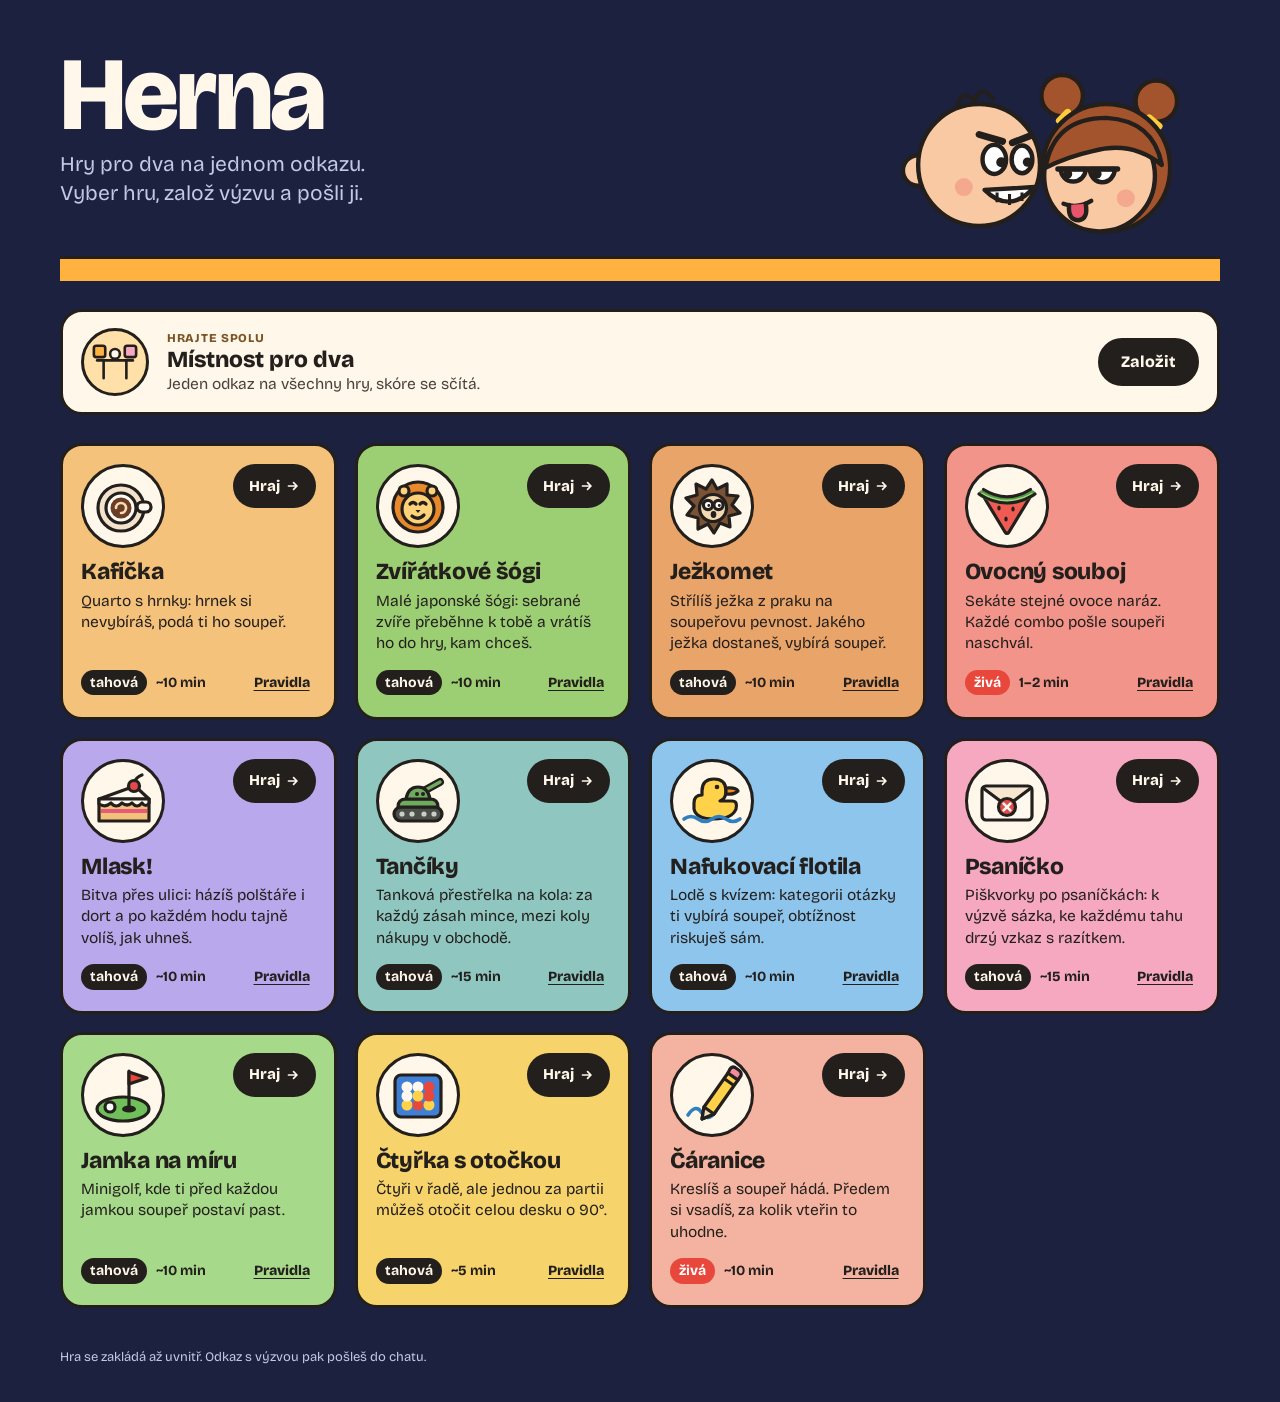
==== commit c993b437: "Herna: souboj místnosti (putovní pohár, kdo vede, série), dlaždice Další hra, rám na šířku a safe-ar" ====
--- a/index.html
+++ b/index.html
@@ -115,6 +115,15 @@
 .sk-cisla{display:flex;align-items:center;gap:8px;font-size:50px;font-weight:800;line-height:1;font-variation-settings:"opsz" 96;font-variant-numeric:tabular-nums}
 .sk-cisla b{min-width:1ch;text-align:center;display:inline-block}
 .sk-cisla i{font-style:normal;color:var(--hot)}
+.sk-cisla{position:relative}
+/* Putovní pohár nad číslem toho, kdo vede; při remíze stojí uprostřed nakřivo. --px posouvá mistnost.js. */
+.pohar{position:absolute;left:50%;top:-25px;width:30px;height:30px;opacity:0;transform:translateX(calc(-50% + var(--px,0px))) rotate(var(--rot,0deg));transition:transform .7s cubic-bezier(.3,1.5,.5,1),opacity .3s}
+.pohar.je-videt{opacity:1}
+.serie{display:inline-flex;align-items:center;gap:5px;padding:3px 10px 3px 6px;border-radius:999px;background:var(--night2);color:var(--paper);font-weight:800;font-size:13.5px;white-space:nowrap}
+.serie svg{width:20px;height:20px}
+.serie-hot{background:var(--hot);color:var(--ink)}
+.serie-hot svg{animation:plamen 1.4s ease-in-out infinite;transform-origin:50% 90%}
+@keyframes plamen{0%,100%{transform:rotate(-6deg) scaleY(1)}50%{transform:rotate(5deg) scaleY(1.12)}}
 .bod{animation:bod .8s ease-out}
 @keyframes bod{0%{transform:scale(1.6);color:var(--hot)}100%{transform:none}}
 .scena .mist-stav{max-width:none;margin-bottom:0;display:flex;flex-wrap:wrap;align-items:center;gap:4px 12px;margin-top:8px;font-size:14.5px;color:var(--mut);min-height:44px}
@@ -129,6 +138,20 @@
 .ted-ikona svg{width:38px;height:38px}
 .ted-stitek{font-size:12px;font-weight:800;letter-spacing:.06em;text-transform:uppercase}
 .ted-nazev{font-size:19px;font-weight:800;line-height:1.1;font-variation-settings:"opsz" 32}
+/* Další hra: všechny hry jako dlaždice, na iPhonu bez posouvání hned pod skóre */
+.dalsi{margin:14px 14px 0}
+.dalsi[hidden]{display:none}
+.dalsi h2{font-size:13px;font-weight:800;letter-spacing:.06em;text-transform:uppercase;color:var(--mut);margin:0 4px 6px}
+.dalsi ul{list-style:none;margin:0;padding:0;display:grid;grid-template-columns:repeat(auto-fill,minmax(78px,1fr));gap:4px 4px}
+.dl-hra{display:flex;flex-direction:column;align-items:center;gap:5px;padding:5px 2px 6px;border-radius:16px;color:var(--paper);text-decoration:none;text-align:center;-webkit-tap-highlight-color:transparent;outline:none}
+.dl-hra:focus-visible{box-shadow:0 0 0 3px var(--hot)}
+.dl-ikona{width:54px;height:54px;border-radius:50%;background:var(--c);border:3px solid var(--ink);display:grid;place-items:center;transition:transform .14s}
+.dl-ikona svg{width:40px;height:40px}
+.dl-hra:active .dl-ikona{transform:scale(.9)}
+.dl-nazev{font-size:12.5px;font-weight:700;line-height:1.15;text-wrap:balance}
+.dl-hra.je-ted .dl-ikona{box-shadow:0 0 0 3px var(--night),0 0 0 6px var(--hot)}
+.dl-hra.je-ted .dl-nazev{color:var(--hot)}
+.v-mistnost .pata-uvod{display:none}
 .historie{padding:0 20px 20px}
 .historie[hidden]{display:none}
 .historie h2{font-size:13px;font-weight:800;letter-spacing:.06em;text-transform:uppercase;color:var(--mut);margin-bottom:4px}
@@ -151,7 +174,7 @@
 /* Hra v rámu přes celou obrazovku */
 .ram{position:fixed;inset:0;z-index:20;display:flex;flex-direction:column;background:var(--night)}
 .ram[hidden]{display:none}
-.ram-lista{flex:0 0 auto;display:flex;align-items:center;gap:8px;padding:calc(2px + env(safe-area-inset-top)) 12px 2px 2px;min-height:48px;background:var(--night);color:var(--paper);border-bottom:3px solid var(--hot)}
+.ram-lista{flex:0 0 auto;display:flex;align-items:center;gap:8px;padding:calc(2px + env(safe-area-inset-top)) calc(12px + env(safe-area-inset-right)) 2px calc(2px + env(safe-area-inset-left));min-height:48px;background:var(--night);color:var(--paper);border-bottom:3px solid var(--hot)}
 .ram-zpet{display:inline-flex;align-items:center;gap:4px;min-height:44px;padding:0 12px 0 8px;border:0;border-radius:999px;background:transparent;color:var(--paper);font:inherit;font-weight:800;font-size:15px;cursor:pointer}
 .ram-zpet svg{width:22px;height:22px}
 .ram-zpet:focus-visible{outline:3px solid var(--hot)}
@@ -160,7 +183,10 @@
 .ram-skore .rs-jm{overflow:hidden;text-overflow:ellipsis;max-width:8ch}
 .ram-skore b{font-size:18px;font-variant-numeric:tabular-nums;display:inline-block}
 .ram-skore i{font-style:normal;color:var(--hot)}
-.ram-telo{position:relative;flex:1 1 auto;min-height:0;margin-bottom:env(safe-area-inset-bottom)}
+.ram-skore svg{width:20px;height:20px;flex:none}
+.ram-skore b.bod{animation:bod .8s ease-out}
+/* iframe nikdy pod výřezem ani pod domácím proužkem: hra uvnitř rámu safe-area nevidí */
+.ram-telo{position:relative;flex:1 1 auto;min-height:0;margin:0 env(safe-area-inset-right) env(safe-area-inset-bottom) env(safe-area-inset-left)}
 .ram-telo iframe{position:absolute;inset:0;width:100%;height:100%;border:0;background:var(--night)}
 .ram-telo iframe[hidden]{display:none}
 .ram-ceka{position:absolute;inset:0;display:grid;place-content:center;justify-items:center;gap:8px;padding:24px;text-align:center;background:var(--night);color:var(--paper)}
@@ -189,7 +215,21 @@
 .toast{position:fixed;left:50%;bottom:calc(20px + env(safe-area-inset-bottom));z-index:40;transform:translateX(-50%);width:max-content;max-width:calc(100% - 32px);padding:12px 18px;border-radius:16px;background:var(--paper);color:var(--ink);border:3px solid var(--ink);font-weight:700;font-size:15px}
 .toast[hidden]{display:none}
 @media (max-width:429px){.ram-nazev{display:none}.ram-skore{margin-left:auto}.ram-skore .rs-jm{max-width:11ch}}
-@media (prefers-reduced-motion:reduce){.volba,.volba-ikona{transition:none}.bod,.tecky i{animation:none}}
+/* Telefon na šířku: lišta Herny je úzký sloupec vlevo, hra dostane celou výšku. */
+@media (orientation:landscape) and (max-height:500px){
+  .ram{flex-direction:row}
+  .ram-lista{flex-direction:column;justify-content:space-between;align-items:center;gap:6px;width:calc(66px + env(safe-area-inset-left));min-height:0;padding:calc(4px + env(safe-area-inset-top)) 3px calc(8px + env(safe-area-inset-bottom)) calc(3px + env(safe-area-inset-left));border-bottom:0;border-right:3px solid var(--hot)}
+  .ram-zpet{flex-direction:column;gap:0;min-height:52px;padding:2px 4px;font-size:11.5px}
+  .ram-nazev{display:none}
+  .ram-skore{flex-direction:column;gap:1px;margin:0;font-size:12px}
+  .ram-skore .rs-jm{max-width:60px}
+  .ram-skore i{line-height:.6}
+  .ram-telo{margin:0 env(safe-area-inset-right) env(safe-area-inset-bottom) 0}
+}
+/* Na šířku s výřezem: obsah místnosti a panely mimo výřez. */
+.stranka{padding:0 env(safe-area-inset-right) 0 env(safe-area-inset-left)}
+.panel-list{padding-left:max(20px,env(safe-area-inset-left));padding-right:max(20px,env(safe-area-inset-right))}
+@media (prefers-reduced-motion:reduce){.volba,.volba-ikona,.pohar,.dl-ikona{transition:none}.bod,.tecky i,.serie-hot svg,.ram-skore b.bod{animation:none}}
 @media (min-width:960px){
   .pas{margin:28px 40px 0;grid-template-columns:auto minmax(0,1fr) auto;grid-template-areas:"ikona text akce";padding:16px 18px 16px 18px;gap:18px}
   .pas-ikona{width:68px;height:68px}.pas-ikona svg{width:52px;height:52px}
@@ -206,6 +246,13 @@
   .ted{margin:28px 40px 0;padding:12px 14px 12px 16px}
   .ted-ikona{width:60px;height:60px}.ted-ikona svg{width:46px;height:46px}
   .ted-nazev{font-size:23px}
+  .pohar{top:-40px;width:46px;height:46px}
+  .serie{font-size:15px;padding:4px 12px 4px 7px}.serie svg{width:22px;height:22px}
+  .dalsi{margin:28px 40px 0}
+  .dalsi ul{grid-template-columns:repeat(auto-fill,minmax(92px,1fr));gap:10px}
+  .dl-ikona{width:66px;height:66px}.dl-ikona svg{width:50px;height:50px}
+  .dl-nazev{font-size:14px}
+  .dl-hra:hover .dl-ikona{transform:translateY(-3px)}
   .historie{padding:0 40px 32px;max-width:720px}
   .ram-nazev{font-size:16px}
   .ram-skore .rs-jm{max-width:18ch}
@@ -249,7 +296,7 @@
       <a class="mist-domu" href="./">Herna</a>
       <div class="skore" aria-live="polite">
         <span class="sk-jm" id="sk-j0"></span>
-        <span class="sk-cisla"><b id="sk-0">0</b><i aria-hidden="true">:</i><b id="sk-1">0</b></span>
+        <span class="sk-cisla"><svg class="pohar" id="pohar" aria-hidden="true"><use href="#i-pohar"/></svg><b id="sk-0">0</b><i aria-hidden="true">:</i><b id="sk-1">0</b></span>
         <span class="sk-jm" id="sk-j1"></span>
       </div>
       <p class="mist-stav"><span id="mist-stav">Načítám místnost…</span> <button class="mist-pozvat" id="mist-pozvat" type="button" hidden><svg aria-hidden="true"><use href="#i-odkaz"/></svg>Poslat odkaz</button></p>
@@ -259,11 +306,12 @@
   <main>
     <section id="pas" class="pas" hidden></section>
     <div id="ted" class="ted" hidden></div>
+    <section id="dalsi" class="dalsi" hidden aria-labelledby="dalsi-nadpis"><h2 id="dalsi-nadpis">Další hra</h2><ul id="dalsi-seznam"></ul></section>
     <ul id="hry" class="hry"></ul>
     <section id="historie" class="historie" hidden><h2>Poslední partie</h2><ol id="historie-seznam"></ol></section>
   </main>
   <footer class="pata">
-    <p>Hra se zakládá až uvnitř. Odkaz s výzvou pak pošleš do chatu.</p>
+    <p class="pata-uvod">Hra se zakládá až uvnitř. Odkaz s výzvou pak pošleš do chatu.</p>
     <p id="plocha" class="pata-plocha" hidden>Na iPhonu dej Sdílet a Přidat na plochu. Herna se pak otevře přes celou obrazovku.</p>
   </footer>
 </div>
